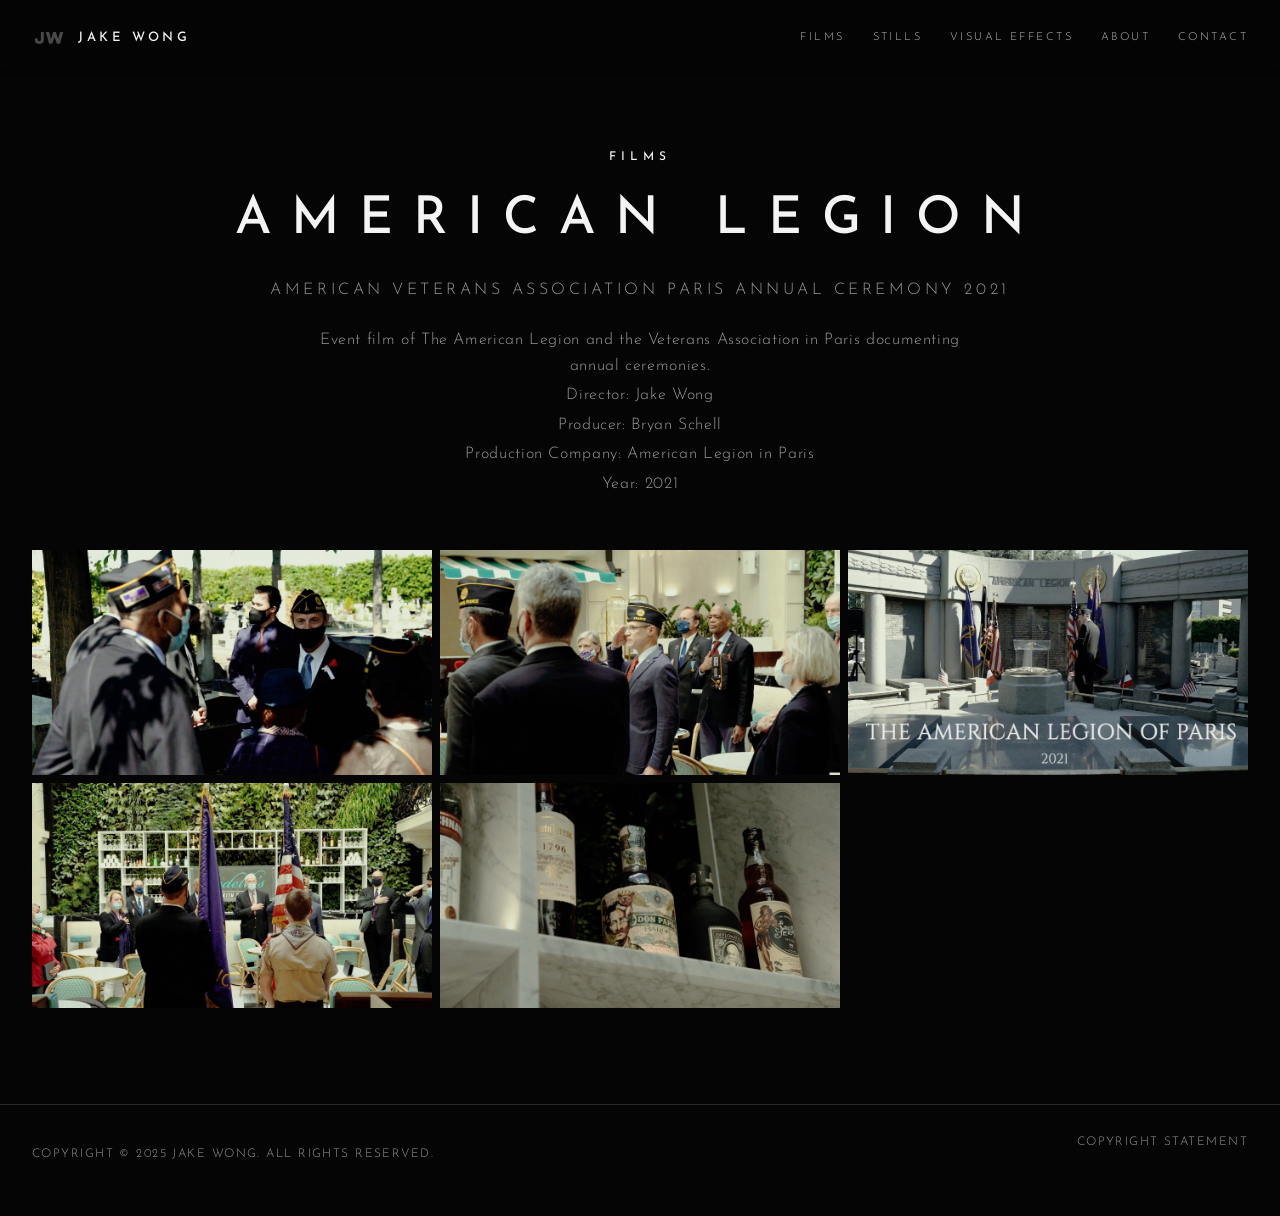
==== films/american-legion.html @ bf8c779c "Add self-hosted Jake Wong portfolio site." ====
<!DOCTYPE html>
<html lang="en">
<head>
  <meta charset="UTF-8">
  <meta name="viewport" content="width=device-width, initial-scale=1">
  <title>American Legion Paris | Directed by Jake Wong</title>
  <meta name="description" content="Event film of The American Legion and the Veterans Association in Paris.">
  <link rel="icon" href="../assets/images/web/4fa14d_7be3fbebd9a24fb7afb45a71a36d81fd~mv2.png">
  <link rel="preconnect" href="https://fonts.googleapis.com">
  <link rel="preconnect" href="https://fonts.gstatic.com" crossorigin>
  <link href="https://fonts.googleapis.com/css2?family=Josefin+Sans:ital,wght@0,300;0,400;0,500;0,600;1,300&display=swap" rel="stylesheet">
  <link rel="stylesheet" href="../assets/css/styles.css">
</head>
<body>
<header class="site-header">
  <a class="brand" href="../index.html"><img src="../assets/images/web/4fa14d_7be3fbebd9a24fb7afb45a71a36d81fd~mv2.png" alt="Jake Wong"><span>JAKE WONG</span></a>
  <button class="nav-toggle" aria-label="Menu"><span></span></button>
  <nav class="nav">
    <a href="../index.html#films">Films</a>
    <a href="../index.html#stills">Stills</a>
    <a href="../index.html#visual-effects">Visual Effects</a>
    <a href="../index.html#about">About</a>
    <a href="../index.html#contact">Contact</a>
  </nav>
</header>

<section class="page-hero">
  <p class="section-kicker">Films</p>
  <h1>American Legion</h1>
  <p class="tag">American Veterans Association Paris Annual Ceremony 2021</p>
  <div class="credits">
    <p>Event film of The American Legion and the Veterans Association in Paris documenting annual ceremonies.</p>
    <p>Director: Jake Wong</p>
    <p>Producer: Bryan Schell</p>
    <p>Production Company: American Legion in Paris</p>
    <p>Year: 2021</p>
  </div>
</section>
<div class="shot-grid">
<a class="shot" href="../assets/images/web/4fa14d_328e31d24dec4268884fdaa46719ad19~mv2.jpg" data-full="../assets/images/web/4fa14d_328e31d24dec4268884fdaa46719ad19~mv2.jpg"><img src="../assets/images/web/4fa14d_328e31d24dec4268884fdaa46719ad19~mv2.jpg" alt="" loading="lazy"></a>
<a class="shot" href="../assets/images/web/4fa14d_4a5295507cb549e7b04aa7c382d6c77f~mv2.jpg" data-full="../assets/images/web/4fa14d_4a5295507cb549e7b04aa7c382d6c77f~mv2.jpg"><img src="../assets/images/web/4fa14d_4a5295507cb549e7b04aa7c382d6c77f~mv2.jpg" alt="" loading="lazy"></a>
<a class="shot" href="../assets/images/web/4fa14d_9f6e62d1ad93403eb1b6f2cf44cfcc19~mv2.jpg" data-full="../assets/images/web/4fa14d_9f6e62d1ad93403eb1b6f2cf44cfcc19~mv2.jpg"><img src="../assets/images/web/4fa14d_9f6e62d1ad93403eb1b6f2cf44cfcc19~mv2.jpg" alt="" loading="lazy"></a>
<a class="shot" href="../assets/images/web/4fa14d_111651af272e4efaa4e7d8eaac33b5aa~mv2.jpg" data-full="../assets/images/web/4fa14d_111651af272e4efaa4e7d8eaac33b5aa~mv2.jpg"><img src="../assets/images/web/4fa14d_111651af272e4efaa4e7d8eaac33b5aa~mv2.jpg" alt="" loading="lazy"></a>
<a class="shot" href="../assets/images/web/4fa14d_5de645b097004e9e9f53c6fdd8d8da19~mv2.jpg" data-full="../assets/images/web/4fa14d_5de645b097004e9e9f53c6fdd8d8da19~mv2.jpg"><img src="../assets/images/web/4fa14d_5de645b097004e9e9f53c6fdd8d8da19~mv2.jpg" alt="" loading="lazy"></a>
</div>

<footer class="site-footer">
  <p>Copyright &copy; 2025 Jake Wong. All Rights Reserved.</p>
  <a href="../copyright.html">Copyright Statement</a>
</footer>
<div class="lightbox" aria-hidden="true"><button class="lightbox-close" aria-label="Close">&times;</button><img alt=""></div>
<script src="../assets/js/main.js"></script>
</body>
</html>
---- assets/css/styles.css ----
:root {
  --bg: #050505;
  --bg-elevated: #0c0c0c;
  --text: #f4f4f4;
  --muted: #9a9a9a;
  --line: rgba(255, 255, 255, 0.14);
  --accent: #ffffff;
  --header-h: 76px;
  --max: 1280px;
  --font-display: "Josefin Sans", sans-serif;
  --font-body: "Josefin Sans", "Avenir Next", "Segoe UI", sans-serif;
}

*,
*::before,
*::after {
  box-sizing: border-box;
}

html {
  scroll-behavior: smooth;
}

body {
  margin: 0;
  background: var(--bg);
  color: var(--text);
  font-family: var(--font-body);
  font-weight: 300;
  letter-spacing: 0.04em;
  line-height: 1.6;
}

img {
  max-width: 100%;
  display: block;
}

a {
  color: inherit;
  text-decoration: none;
}

button,
input,
select,
textarea {
  font-family: inherit;
}

.site-header {
  position: fixed;
  inset: 0 0 auto;
  z-index: 40;
  height: var(--header-h);
  display: flex;
  align-items: center;
  justify-content: space-between;
  padding: 0 32px;
  background: linear-gradient(to bottom, rgba(5, 5, 5, 0.92), rgba(5, 5, 5, 0.35) 70%, transparent);
  backdrop-filter: blur(8px);
}

.brand {
  display: flex;
  align-items: center;
  gap: 12px;
  font-family: var(--font-display);
  font-weight: 500;
  letter-spacing: 0.28em;
  font-size: 13px;
}

.brand img {
  width: 34px;
  height: 34px;
}

.nav {
  display: flex;
  gap: 28px;
  font-size: 11px;
  letter-spacing: 0.22em;
  text-transform: uppercase;
}

.nav a {
  opacity: 0.78;
  transition: opacity 0.2s ease;
}

.nav a:hover,
.nav a.is-active {
  opacity: 1;
}

.nav-toggle {
  display: none;
  background: none;
  border: 0;
  color: #fff;
  width: 40px;
  height: 40px;
  cursor: pointer;
}

.nav-toggle span,
.nav-toggle span::before,
.nav-toggle span::after {
  display: block;
  width: 18px;
  height: 1px;
  background: #fff;
  position: relative;
}

.nav-toggle span::before,
.nav-toggle span::after {
  content: "";
  position: absolute;
  left: 0;
}

.nav-toggle span::before { top: -6px; }
.nav-toggle span::after { top: 6px; }

.hero {
  min-height: 100vh;
  display: grid;
  place-items: center;
  position: relative;
  overflow: hidden;
  text-align: center;
  padding: 120px 24px 80px;
}

.hero--secondary {
  min-height: 72vh;
}

.hero img.hero-bg,
.hero .hero-bg {
  position: absolute;
  inset: 0;
  width: 100%;
  height: 100%;
  object-fit: cover;
  filter: brightness(0.55) saturate(0.85);
}

.hero::after {
  content: "";
  position: absolute;
  inset: 0;
  background: linear-gradient(to bottom, rgba(5, 5, 5, 0.25), rgba(5, 5, 5, 0.55) 55%, var(--bg));
}

.hero-copy {
  position: relative;
  z-index: 1;
}

.hero h1,
.section-kicker,
.film-card h3,
.page-hero h1 {
  font-family: var(--font-display);
  font-weight: 500;
  letter-spacing: 0.38em;
  text-transform: uppercase;
  margin: 0;
}

.hero h1 {
  font-size: clamp(32px, 6vw, 72px);
  letter-spacing: 0.42em;
}

.hero p {
  margin: 18px 0 0;
  font-size: clamp(12px, 1.6vw, 16px);
  letter-spacing: 0.32em;
  text-transform: uppercase;
  color: #dedede;
}

.section {
  padding: 96px 32px;
  max-width: var(--max);
  margin: 0 auto;
}

.section-head {
  text-align: center;
  margin-bottom: 48px;
}

.section-kicker {
  font-size: 12px;
  letter-spacing: 0.42em;
  margin-bottom: 12px;
}

.section h2 {
  font-family: var(--font-display);
  font-weight: 400;
  letter-spacing: 0.28em;
  text-transform: uppercase;
  font-size: clamp(22px, 3vw, 34px);
  margin: 0 0 16px;
}

.lede {
  max-width: 720px;
  margin: 0 auto;
  color: var(--muted);
}

.aerial-list {
  list-style: none;
  padding: 0;
  margin: 48px auto 0;
  max-width: 640px;
  display: grid;
  gap: 18px;
}

.aerial-list li {
  border-top: 1px solid var(--line);
  padding-top: 18px;
  letter-spacing: 0.08em;
  font-size: 15px;
}

.film-grid,
.vfx-grid {
  display: grid;
  grid-template-columns: repeat(2, 1fr);
  gap: 18px;
}

.film-card,
.vfx-card {
  position: relative;
  display: block;
  overflow: hidden;
  min-height: 280px;
  background: #111;
}

.film-card img,
.vfx-card img,
.still img,
.shot img {
  width: 100%;
  height: 100%;
  object-fit: cover;
  aspect-ratio: 16 / 9;
  transform: scale(1.02);
  transition: transform 0.6s ease;
}

.film-card:hover img,
.vfx-card:hover img,
.still:hover img,
.shot:hover img {
  transform: scale(1.08);
}

.film-card figcaption,
.vfx-card figcaption {
  position: absolute;
  inset: auto 0 0;
  padding: 28px 20px 18px;
  background: linear-gradient(to top, rgba(0, 0, 0, 0.85), transparent);
}

.film-card h3,
.vfx-card h3 {
  font-size: 14px;
  letter-spacing: 0.22em;
}

.film-card span,
.vfx-card span {
  display: block;
  margin-top: 6px;
  font-size: 11px;
  letter-spacing: 0.2em;
  text-transform: uppercase;
  color: #cfcfcf;
}

.stills-grid {
  display: grid;
  grid-template-columns: repeat(3, 1fr);
  gap: 8px;
}

.still,
.shot {
  cursor: zoom-in;
  overflow: hidden;
  background: #111;
}

.logos {
  display: flex;
  justify-content: center;
  align-items: center;
  gap: 48px;
  flex-wrap: wrap;
  margin-bottom: 36px;
  opacity: 0.9;
}

.logos img {
  height: 42px;
  width: auto;
  max-width: 120px;
  object-fit: contain;
  filter: brightness(0) invert(1);
}

.about-grid {
  display: grid;
  grid-template-columns: 1.1fr 0.9fr;
  gap: 48px;
  align-items: center;
}

.about-grid img {
  width: 100%;
  height: 420px;
  object-fit: cover;
}

.quote {
  font-style: italic;
  margin-top: 28px;
  letter-spacing: 0.06em;
}

.btn {
  display: inline-flex;
  align-items: center;
  justify-content: center;
  min-height: 44px;
  padding: 0 22px;
  border: 1px solid #fff;
  background: transparent;
  color: #fff;
  letter-spacing: 0.18em;
  text-transform: uppercase;
  font-size: 11px;
  cursor: pointer;
  transition: background 0.2s ease, color 0.2s ease;
}

.btn:hover {
  background: #fff;
  color: #000;
}

.contact-wrap {
  display: grid;
  grid-template-columns: 0.9fr 1.1fr;
  gap: 56px;
}

.contact-meta a {
  display: inline-block;
  margin-right: 18px;
  border-bottom: 1px solid var(--line);
  padding-bottom: 2px;
  letter-spacing: 0.16em;
  text-transform: uppercase;
  font-size: 12px;
}

form {
  display: grid;
  gap: 12px;
}

input,
select,
textarea {
  width: 100%;
  background: transparent;
  border: 0;
  border-bottom: 1px solid var(--line);
  color: #fff;
  padding: 14px 0;
  font-size: 14px;
  letter-spacing: 0.06em;
  outline: none;
}

textarea {
  min-height: 120px;
  resize: vertical;
}

select option {
  color: #000;
}

.form-success {
  display: none;
  letter-spacing: 0.28em;
  text-transform: uppercase;
}

.form-success.is-visible {
  display: block;
}

.site-footer {
  border-top: 1px solid var(--line);
  padding: 28px 32px 40px;
  display: flex;
  justify-content: space-between;
  gap: 16px;
  color: var(--muted);
  font-size: 12px;
  letter-spacing: 0.12em;
  text-transform: uppercase;
}

.page-hero {
  padding: calc(var(--header-h) + 72px) 32px 48px;
  text-align: center;
}

.page-hero p.tag {
  letter-spacing: 0.22em;
  text-transform: uppercase;
  color: var(--muted);
}

.credits {
  max-width: 680px;
  margin: 24px auto 0;
  color: var(--muted);
}

.credits p {
  margin: 4px 0;
}

.embed {
  position: relative;
  width: min(1100px, calc(100% - 48px));
  margin: 0 auto 48px;
  aspect-ratio: 16 / 9;
  background: #000;
}

.embed iframe {
  position: absolute;
  inset: 0;
  width: 100%;
  height: 100%;
  border: 0;
}

.shot-grid {
  display: grid;
  grid-template-columns: repeat(3, 1fr);
  gap: 8px;
  padding: 0 32px 96px;
  max-width: 1400px;
  margin: 0 auto;
}

.lightbox {
  position: fixed;
  inset: 0;
  background: rgba(0, 0, 0, 0.92);
  display: none;
  place-items: center;
  z-index: 80;
  padding: 32px;
}

.lightbox.is-open {
  display: grid;
}

.lightbox img {
  max-width: min(1400px, 92vw);
  max-height: 88vh;
  object-fit: contain;
}

.lightbox-close {
  position: absolute;
  top: 18px;
  right: 24px;
  background: none;
  border: 0;
  color: #fff;
  font-size: 28px;
  cursor: pointer;
}

.legal {
  max-width: 780px;
  margin: 0 auto;
  color: #cfcfcf;
}

@media (max-width: 900px) {
  .film-grid,
  .vfx-grid,
  .about-grid,
  .contact-wrap,
  .stills-grid,
  .shot-grid {
    grid-template-columns: 1fr;
  }

  .stills-grid,
  .shot-grid {
    grid-template-columns: 1fr 1fr;
  }

  .nav-toggle {
    display: grid;
    place-items: center;
  }

  .nav {
    display: none;
    position: absolute;
    top: var(--header-h);
    right: 0;
    left: 0;
    flex-direction: column;
    gap: 0;
    background: rgba(5, 5, 5, 0.96);
    padding: 12px 0 24px;
  }

  .nav.is-open {
    display: flex;
  }

  .nav a {
    padding: 14px 32px;
    border-top: 1px solid var(--line);
  }

  .site-header {
    padding: 0 18px;
  }

  .site-footer,
  .section {
    padding-left: 18px;
    padding-right: 18px;
  }
}


.page-hero h1 {
  font-size: clamp(28px, 5vw, 52px);
  margin-bottom: 16px;
}

.film-card,
.vfx-card {
  display: block;
}

.vfx-card::after {
  content: "";
  position: absolute;
  left: 18px;
  bottom: 72px;
  width: 0;
  height: 0;
  border-style: solid;
  border-width: 8px 0 8px 14px;
  border-color: transparent transparent transparent #fff;
  opacity: 0.9;
}
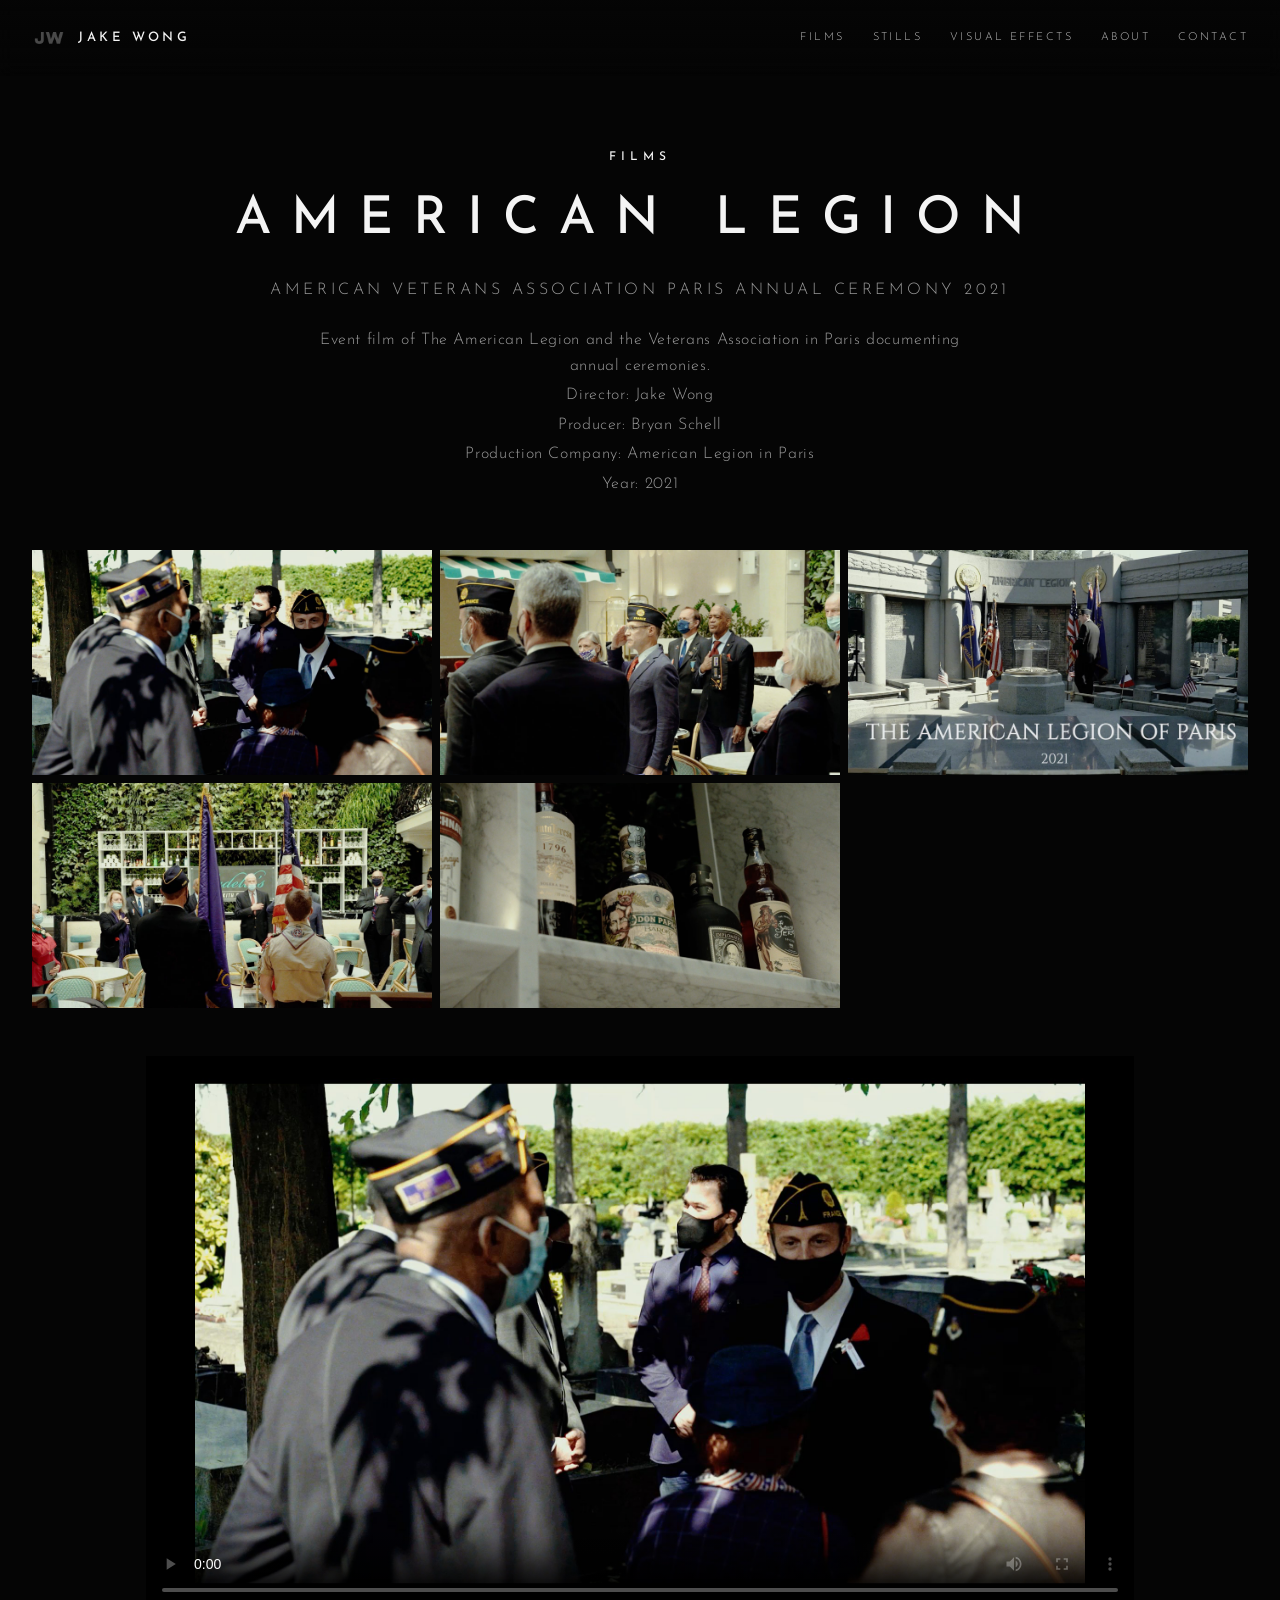
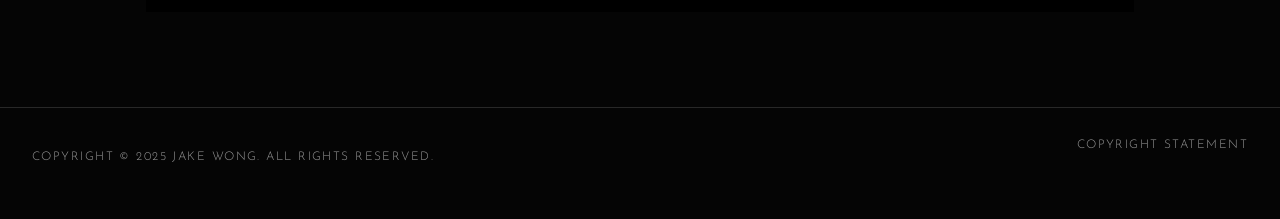
==== commit 32d07031: "videos uplaoded." ====
--- a/films/american-legion.html
+++ b/films/american-legion.html
@@ -43,6 +43,13 @@
 <a class="shot" href="../assets/images/web/4fa14d_111651af272e4efaa4e7d8eaac33b5aa~mv2.jpg" data-full="../assets/images/web/4fa14d_111651af272e4efaa4e7d8eaac33b5aa~mv2.jpg"><img src="../assets/images/web/4fa14d_111651af272e4efaa4e7d8eaac33b5aa~mv2.jpg" alt="" loading="lazy"></a>
 <a class="shot" href="../assets/images/web/4fa14d_5de645b097004e9e9f53c6fdd8d8da19~mv2.jpg" data-full="../assets/images/web/4fa14d_5de645b097004e9e9f53c6fdd8d8da19~mv2.jpg"><img src="../assets/images/web/4fa14d_5de645b097004e9e9f53c6fdd8d8da19~mv2.jpg" alt="" loading="lazy"></a>
 </div>
+<div class="film-videos">
+  <div class="embed">
+    <video controls playsinline preload="metadata" poster="../assets/images/web/4fa14d_328e31d24dec4268884fdaa46719ad19~mv2.jpg">
+      <source src="../assets/videos/american-legion-paris-2021.mp4" type="video/mp4">
+    </video>
+  </div>
+</div>
 
 <footer class="site-footer">
   <p>Copyright &copy; 2025 Jake Wong. All Rights Reserved.</p>
--- a/assets/css/styles.css
+++ b/assets/css/styles.css
@@ -139,7 +139,7 @@
 }
 
 .hero img.hero-bg,
-.hero .hero-bg {
+.hero video.hero-bg {
   position: absolute;
   inset: 0;
   width: 100%;
@@ -184,6 +184,36 @@
   color: #dedede;
 }
 
+.hero-tagline {
+  display: flex;
+  flex-wrap: wrap;
+  align-items: center;
+  justify-content: center;
+  gap: 0.45em;
+}
+
+.hero-tagline a {
+  display: inline-flex;
+  align-items: center;
+  line-height: 0;
+  background: transparent;
+  border: 0;
+}
+
+.hero-tagline a:hover .hero-starling-logo {
+  opacity: 0.85;
+}
+
+.hero-starling-logo {
+  display: block;
+  height: 2.4em;
+  width: auto;
+  max-width: min(46vw, 320px);
+  object-fit: contain;
+  background: transparent;
+  transition: opacity 0.2s ease;
+}
+
 .section {
   padding: 96px 32px;
   max-width: var(--max);
@@ -216,20 +246,45 @@
   color: var(--muted);
 }
 
-.aerial-list {
-  list-style: none;
-  padding: 0;
+.aerial-use-grid {
+  display: grid;
+  grid-template-columns: repeat(3, minmax(0, 1fr));
+  gap: 12px;
   margin: 48px auto 0;
-  max-width: 640px;
-  display: grid;
-  gap: 18px;
-}
-
-.aerial-list li {
-  border-top: 1px solid var(--line);
-  padding-top: 18px;
-  letter-spacing: 0.08em;
-  font-size: 15px;
+  max-width: 960px;
+}
+
+.aerial-use-card {
+  position: relative;
+  aspect-ratio: 1 / 1;
+  overflow: hidden;
+  background: #111;
+}
+
+.aerial-use-card img {
+  width: 100%;
+  height: 100%;
+  object-fit: cover;
+  transform: scale(1.02);
+  transition: transform 0.6s ease;
+}
+
+.aerial-use-card:hover img {
+  transform: scale(1.06);
+}
+
+.aerial-use-card h3 {
+  position: absolute;
+  inset: auto 0 0;
+  margin: 0;
+  padding: 28px 16px 18px;
+  font-family: var(--font-display);
+  font-size: 11px;
+  font-weight: 500;
+  letter-spacing: 0.28em;
+  text-transform: uppercase;
+  text-align: center;
+  background: linear-gradient(to top, rgba(0, 0, 0, 0.88), transparent);
 }
 
 .film-grid,
@@ -320,6 +375,15 @@
   max-width: 120px;
   object-fit: contain;
   filter: brightness(0) invert(1);
+}
+
+.logos img.logo-light {
+  filter: none;
+}
+
+.logos img.logo-ports-monaco {
+  height: 38px;
+  max-width: 160px;
 }
 
 .about-grid {
@@ -406,14 +470,25 @@
   color: #000;
 }
 
-.form-success {
+.form-success,
+.form-error {
   display: none;
   letter-spacing: 0.28em;
   text-transform: uppercase;
 }
 
-.form-success.is-visible {
+.form-success.is-visible,
+.form-error.is-visible {
   display: block;
+}
+
+.form-error {
+  color: #ffb4b4;
+}
+
+#contact-form.is-submitting .btn {
+  opacity: 0.65;
+  pointer-events: none;
 }
 
 .site-footer {
@@ -457,12 +532,15 @@
   background: #000;
 }
 
-.embed iframe {
+.embed iframe,
+.embed video {
   position: absolute;
   inset: 0;
   width: 100%;
   height: 100%;
   border: 0;
+  object-fit: contain;
+  background: #000;
 }
 
 .shot-grid {
@@ -472,6 +550,29 @@
   padding: 0 32px 96px;
   max-width: 1400px;
   margin: 0 auto;
+}
+
+.shot-grid:has(+ .film-videos) {
+  padding-bottom: 48px;
+}
+
+.film-videos {
+  padding: 0 32px 96px;
+  max-width: 1100px;
+  margin: 0 auto;
+}
+
+.film-videos .embed {
+  margin-bottom: 40px;
+}
+
+.film-videos .embed:last-child {
+  margin-bottom: 0;
+}
+
+.film-video-label {
+  text-align: center;
+  margin: 0 0 16px;
 }
 
 .lightbox {
@@ -517,7 +618,8 @@
   .about-grid,
   .contact-wrap,
   .stills-grid,
-  .shot-grid {
+  .shot-grid,
+  .aerial-use-grid {
     grid-template-columns: 1fr;
   }
 
